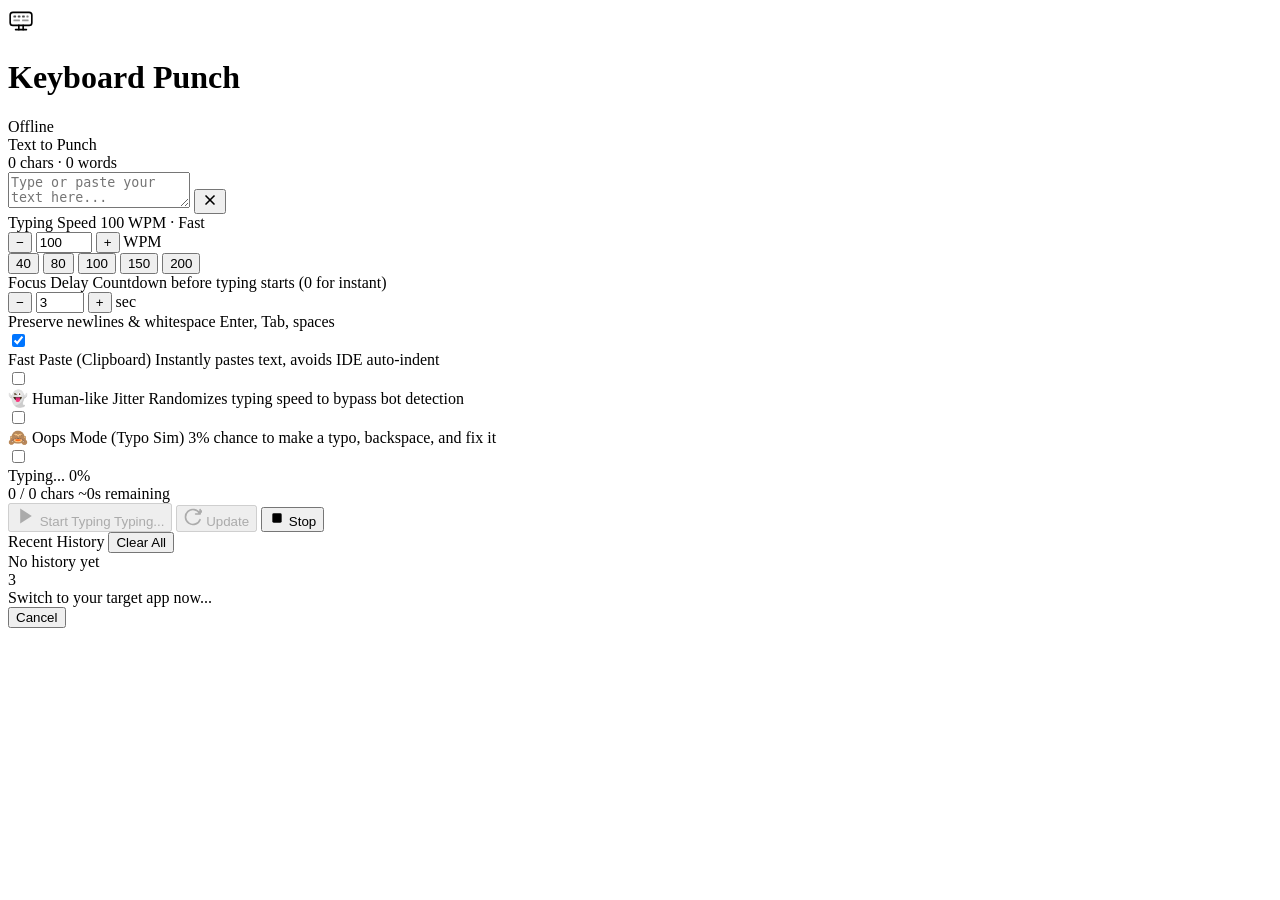
==== app/index.html @ 0353e287 "Merge eb90e8304be5f0b7da6ecf1474b114851ca938d0 into 1417ee9466f8b9d99607035238024476fd509e49" ====
<!DOCTYPE html>
<html lang="en">
<head>
    <meta charset="UTF-8">
    <meta name="viewport" content="width=device-width, initial-scale=1.0, user-scalable=no, maximum-scale=1.0">
    <meta name="description" content="Turn your Android phone into a USB keyboard for your laptop">
    <meta name="theme-color" content="#0a0a1a">
    <meta name="apple-mobile-web-app-capable" content="yes">
    <meta name="apple-mobile-web-app-status-bar-style" content="black-translucent">
    <title>Keyboard Punch</title>
    <link rel="preconnect" href="https://fonts.googleapis.com">
    <link rel="preconnect" href="https://fonts.gstatic.com" crossorigin>
    <link href="https://fonts.googleapis.com/css2?family=Inter:wght@300;400;500;600;700;800&family=JetBrains+Mono:wght@400;500;600&display=swap" rel="stylesheet">
    <link rel="stylesheet" href="style.css">
</head>
<body>
    <div class="app-container">
        <!-- Ambient background glow -->
        <div class="ambient-glow" id="ambient-glow"></div>

        <!-- Header -->
        <header class="app-header" id="app-header">
            <div class="header-left">
                <div class="logo-icon" id="logo-icon">
                    <svg width="26" height="26" viewBox="0 0 24 24" fill="none">
                        <rect x="2" y="4" width="20" height="12" rx="2.5" stroke="currentColor" stroke-width="1.5"/>
                        <rect x="5" y="7" width="2.5" height="1.8" rx="0.4" fill="currentColor" opacity="0.7"/>
                        <rect x="9" y="7" width="2.5" height="1.8" rx="0.4" fill="currentColor" opacity="0.7"/>
                        <rect x="13" y="7" width="2.5" height="1.8" rx="0.4" fill="currentColor" opacity="0.7"/>
                        <rect x="17" y="7" width="2" height="1.8" rx="0.4" fill="currentColor" opacity="0.5"/>
                        <rect x="5" y="10.5" width="6" height="1.8" rx="0.4" fill="currentColor" opacity="0.4"/>
                        <rect x="13" y="10.5" width="6" height="1.8" rx="0.4" fill="currentColor" opacity="0.4"/>
                        <path d="M10 16 L10 20" stroke="currentColor" stroke-width="1.5" stroke-linecap="round"/>
                        <path d="M14 16 L14 20" stroke="currentColor" stroke-width="1.5" stroke-linecap="round"/>
                        <path d="M7 20 L17 20" stroke="currentColor" stroke-width="1.5" stroke-linecap="round"/>
                    </svg>
                </div>
                <h1 class="app-title">Keyboard Punch</h1>
            </div>
            <div class="connection-badge" id="connection-badge">
                <span class="connection-dot" id="connection-dot"></span>
                <span class="connection-text" id="connection-text">Offline</span>
            </div>
        </header>

        <!-- Main Content -->
        <main class="main-content">
            <!-- Text Input Section -->
            <section class="input-section" id="input-section">
                <div class="section-header">
                    <label for="text-input" class="section-label">Text to Punch</label>
                    <div class="char-count" id="char-count">0 chars · 0 words</div>
                </div>
                <div class="textarea-wrapper" id="textarea-wrapper">
                    <textarea 
                        id="text-input" 
                        class="text-input" 
                        placeholder="Type or paste your text here...&#10;&#10;✓ Multi-line supported&#10;✓ Tabs &amp; special characters&#10;✓ Code snippets"
                        spellcheck="false"
                        autocomplete="off"
                        autocorrect="off"
                        autocapitalize="off"
                    ></textarea>
                    <button class="clear-btn" id="clear-btn" title="Clear text" aria-label="Clear text">
                        <svg width="16" height="16" viewBox="0 0 24 24" fill="none" stroke="currentColor" stroke-width="2.5" stroke-linecap="round">
                            <line x1="18" y1="6" x2="6" y2="18"></line>
                            <line x1="6" y1="6" x2="18" y2="18"></line>
                        </svg>
                    </button>
                </div>
            </section>

            <!-- Speed Control -->
            <section class="speed-section" id="speed-section">
                <div class="section-header">
                    <label for="speed-input" class="section-label">Typing Speed</label>
                    <span class="speed-tag" id="speed-tag">100 WPM · Fast</span>
                </div>
                <div class="speed-input-container">
                    <div class="stepper-field">
                        <button type="button" class="stepper-btn" id="speed-minus" aria-label="Decrease speed">−</button>
                        <input 
                            type="number" 
                            id="speed-input" 
                            class="numeric-input" 
                            min="10" 
                            max="500" 
                            value="100" 
                            step="5"
                            placeholder="100"
                        >
                        <button type="button" class="stepper-btn" id="speed-plus" aria-label="Increase speed">+</button>
                        <span class="unit-badge">WPM</span>
                    </div>
                    <div class="speed-presets" id="speed-presets">
                        <button type="button" class="preset-btn" data-speed="40">40</button>
                        <button type="button" class="preset-btn" data-speed="80">80</button>
                        <button type="button" class="preset-btn active" data-speed="100">100</button>
                        <button type="button" class="preset-btn" data-speed="150">150</button>
                        <button type="button" class="preset-btn" data-speed="200">200</button>
                    </div>
                </div>
                <div class="estimate" id="estimate"></div>
            </section>

            <!-- Options & Delay -->
            <section class="options-section" id="options-section">
                <div class="option-row" id="delay-option-row">
                    <div class="option-text">
                        <label for="delay-input" class="option-title">Focus Delay</label>
                        <span class="option-subtitle">Countdown before typing starts (0 for instant)</span>
                    </div>
                    <div class="stepper-field compact">
                        <button type="button" class="stepper-btn" id="delay-minus" aria-label="Decrease delay">−</button>
                        <input 
                            type="number" 
                            id="delay-input" 
                            class="numeric-input compact" 
                            min="0" 
                            max="60" 
                            value="3" 
                            step="1"
                            placeholder="3"
                        >
                        <button type="button" class="stepper-btn" id="delay-plus" aria-label="Increase delay">+</button>
                        <span class="unit-badge">sec</span>
                    </div>
                </div>
                <label class="toggle-option" id="newline-option">
                    <span class="toggle-label">
                        <span>Preserve newlines &amp; whitespace</span>
                        <span class="toggle-hint">Enter, Tab, spaces</span>
                    </span>
                    <div class="toggle-switch">
                        <input type="checkbox" id="preserve-formatting" checked>
                        <span class="toggle-track"></span>
                    </div>
                </label>
                <label class="toggle-option" id="paste-option">
                    <span class="toggle-label">
                        <span>Fast Paste (Clipboard)</span>
                        <span class="toggle-hint">Instantly pastes text, avoids IDE auto-indent</span>
                    </span>
                    <div class="toggle-switch">
                        <input type="checkbox" id="paste-mode">
                        <span class="toggle-track"></span>
                    </div>
                </label>
                <label class="toggle-option" id="jitter-option">
                    <span class="toggle-label">
                        <span>👻 Human-like Jitter</span>
                        <span class="toggle-hint">Randomizes typing speed to bypass bot detection</span>
                    </span>
                    <div class="toggle-switch">
                        <input type="checkbox" id="jitter-mode">
                        <span class="toggle-track"></span>
                    </div>
                </label>
                <label class="toggle-option" id="oops-option">
                    <span class="toggle-label">
                        <span>🙈 Oops Mode (Typo Sim)</span>
                        <span class="toggle-hint">3% chance to make a typo, backspace, and fix it</span>
                    </span>
                    <div class="toggle-switch">
                        <input type="checkbox" id="oops-mode">
                        <span class="toggle-track"></span>
                    </div>
                </label>
            </section>

            <!-- Progress Bar (hidden by default) -->
            <section class="progress-section hidden" id="progress-section">
                <div class="progress-header">
                    <span class="progress-label" id="progress-label">Typing...</span>
                    <span class="progress-percent" id="progress-percent">0%</span>
                </div>
                <div class="progress-bar-track">
                    <div class="progress-bar-fill" id="progress-bar-fill"></div>
                    <div class="progress-bar-glow" id="progress-bar-glow"></div>
                </div>
                <div class="progress-details">
                    <span id="progress-chars">0 / 0 chars</span>
                    <span id="progress-eta">~0s remaining</span>
                </div>
            </section>

            <!-- Action Buttons -->
            <div class="action-area" id="action-area">
                <button class="punch-btn" id="punch-btn" disabled title="Start typing on laptop">
                    <span class="punch-btn-content" id="punch-btn-content">
                        <svg class="punch-icon" width="20" height="20" viewBox="0 0 24 24" fill="none" stroke="currentColor" stroke-width="2.5" stroke-linecap="round" stroke-linejoin="round">
                            <polygon points="5,3 19,12 5,21" fill="currentColor" stroke="none"></polygon>
                        </svg>
                        <span>Start Typing</span>
                    </span>
                    <span class="punch-btn-loading hidden" id="punch-btn-loading">
                        <span class="spinner"></span>
                        <span>Typing...</span>
                    </span>
                </button>
                <button class="update-btn" id="update-btn" title="Sync code to all devices">
                    <svg class="update-icon" width="18" height="18" viewBox="0 0 24 24" fill="none" stroke="currentColor" stroke-width="2.2" stroke-linecap="round" stroke-linejoin="round">
                        <path d="M21.5 2v6h-6M21.34 15.57a10 10 0 1 1-.57-8.38l5.67-5.67"/>
                    </svg>
                    <span>Update</span>
                </button>
                <button class="stop-btn hidden" id="stop-btn">
                    <svg width="16" height="16" viewBox="0 0 24 24" fill="currentColor">
                        <rect x="5" y="5" width="14" height="14" rx="2"></rect>
                    </svg>
                    <span>Stop</span>
                </button>
            </div>

            <!-- History Section -->
            <section class="history-section" id="history-section">
                <div class="section-header">
                    <span class="section-label">Recent History</span>
                    <button class="clear-history-btn" id="clear-history-btn">Clear All</button>
                </div>
                <div class="history-list" id="history-list">
                    <div class="history-empty" id="history-empty">No history yet</div>
                </div>
            </section>
        </main>

        <!-- Countdown Overlay -->
        <div class="countdown-overlay hidden" id="countdown-overlay">
            <div class="countdown-content">
                <div class="countdown-number" id="countdown-number">3</div>
                <div class="countdown-text">Switch to your target app now...</div>
                <button class="countdown-cancel" id="countdown-cancel">Cancel</button>
            </div>
        </div>

        <!-- Toast Notification -->
        <div class="toast hidden" id="toast">
            <span class="toast-icon" id="toast-icon"></span>
            <span class="toast-message" id="toast-message"></span>
        </div>
    </div>

    <script src="app.js?v=3"></script>
</body>
</html>
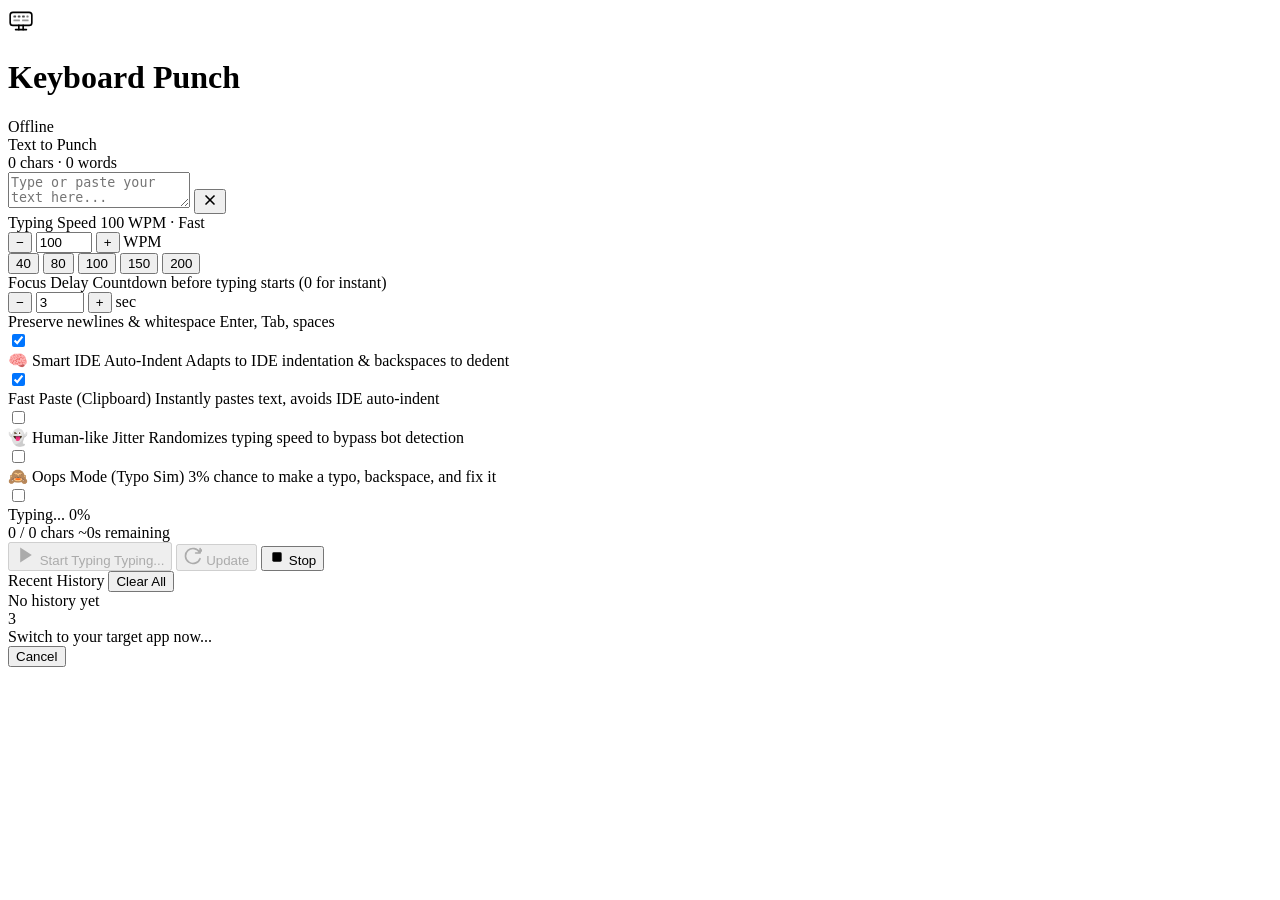
==== commit 66402aec: "feat: Smart IDE Auto-Indent mode for human-like code typing - Eliminates suspicious spacebar-by-spac" ====
--- a/app/index.html
+++ b/app/index.html
@@ -136,6 +136,16 @@
                         <span class="toggle-track"></span>
                     </div>
                 </label>
+                <label class="toggle-option" id="smart-indent-option">
+                    <span class="toggle-label">
+                        <span>🧠 Smart IDE Auto-Indent</span>
+                        <span class="toggle-hint">Adapts to IDE indentation &amp; backspaces to dedent</span>
+                    </span>
+                    <div class="toggle-switch">
+                        <input type="checkbox" id="smart-indent" checked>
+                        <span class="toggle-track"></span>
+                    </div>
+                </label>
                 <label class="toggle-option" id="paste-option">
                     <span class="toggle-label">
                         <span>Fast Paste (Clipboard)</span>
@@ -240,6 +250,6 @@
         </div>
     </div>
 
-    <script src="app.js?v=3"></script>
+    <script src="app.js?v=4"></script>
 </body>
 </html>
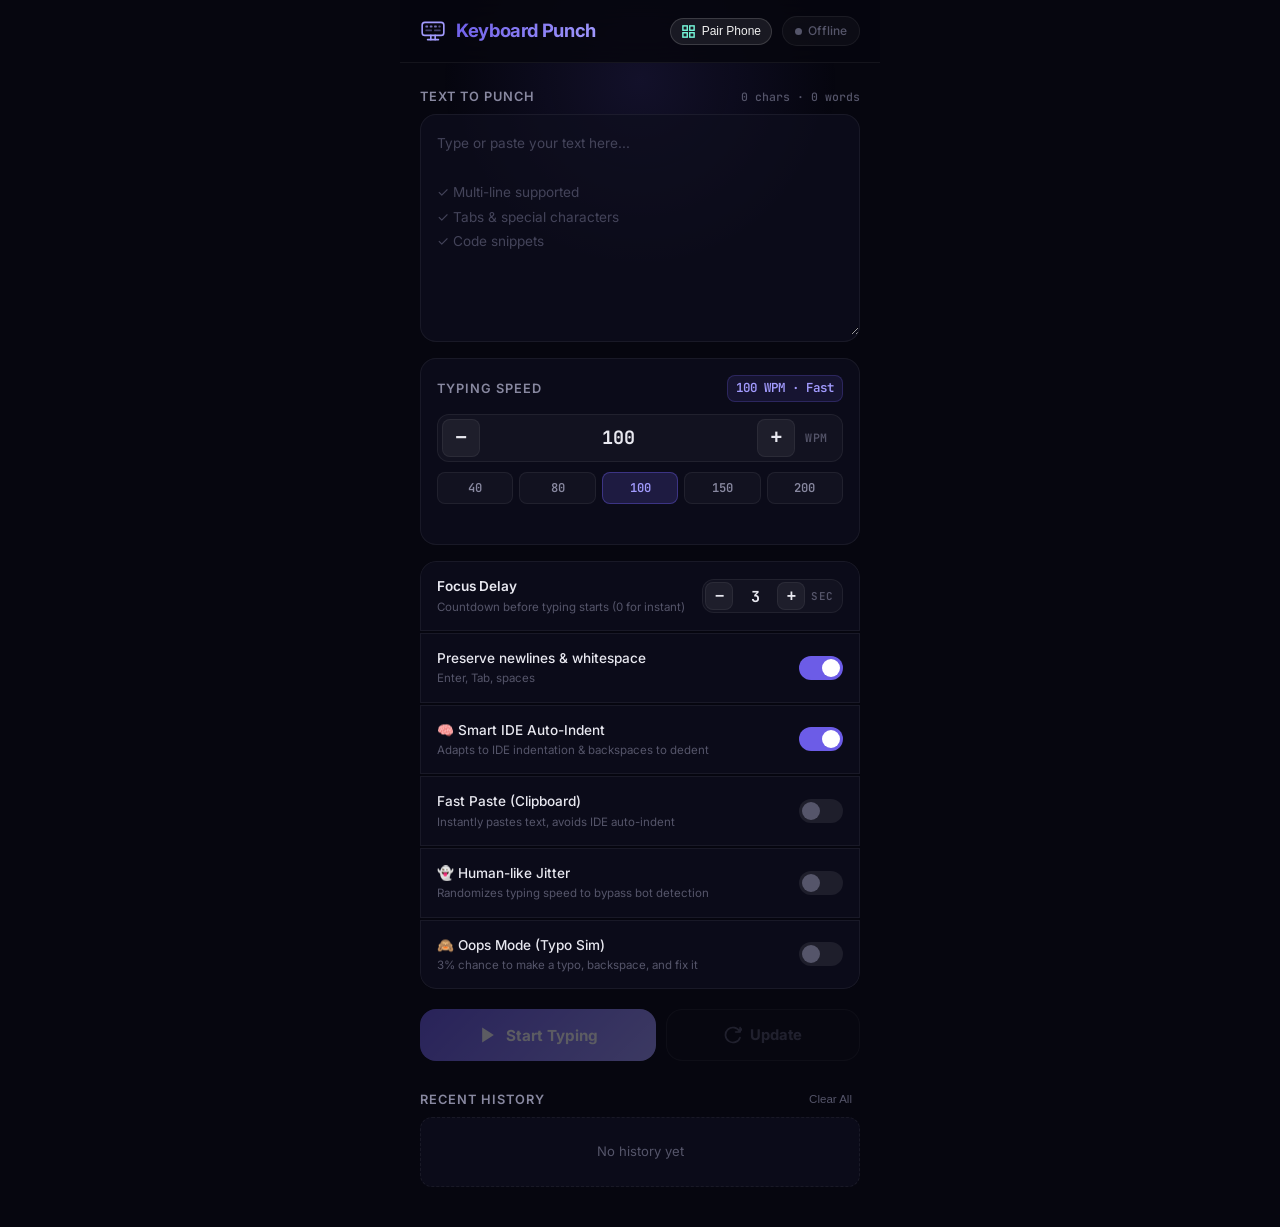
==== commit 9e6113e1: "feat: Add zero-cable Wi-Fi and QR code pairing" ====
--- a/app/index.html
+++ b/app/index.html
@@ -37,9 +37,20 @@
                 </div>
                 <h1 class="app-title">Keyboard Punch</h1>
             </div>
-            <div class="connection-badge" id="connection-badge">
-                <span class="connection-dot" id="connection-dot"></span>
-                <span class="connection-text" id="connection-text">Offline</span>
+            <div class="header-right" style="display: flex; align-items: center; gap: 10px;">
+                <button class="pair-nav-btn" id="pair-nav-btn" title="Pair Phone via QR Code" type="button">
+                    <svg width="15" height="15" viewBox="0 0 24 24" fill="none" stroke="currentColor" stroke-width="2.2" stroke-linecap="round">
+                        <rect x="3" y="3" width="7" height="7"></rect>
+                        <rect x="14" y="3" width="7" height="7"></rect>
+                        <rect x="3" y="14" width="7" height="7"></rect>
+                        <rect x="14" y="14" width="7" height="7"></rect>
+                    </svg>
+                    <span>Pair Phone</span>
+                </button>
+                <div class="connection-badge" id="connection-badge">
+                    <span class="connection-dot" id="connection-dot"></span>
+                    <span class="connection-text" id="connection-text">Offline</span>
+                </div>
             </div>
         </header>
 
@@ -248,8 +259,23 @@
             <span class="toast-icon" id="toast-icon"></span>
             <span class="toast-message" id="toast-message"></span>
         </div>
+
+        <!-- QR Code Pairing Modal -->
+        <div class="countdown-overlay hidden" id="pair-modal" style="backdrop-filter: blur(25px);">
+            <div class="countdown-content" style="max-width: 440px; padding: 28px 24px;">
+                <h3 style="font-size: 1.3rem; margin-bottom: 6px;">📱 Pair via Wi-Fi</h3>
+                <p style="font-size: 0.85rem; color: #aaa; margin-bottom: 16px;">Scan with your phone camera (Same Wi-Fi or Hotspot):</p>
+                <div style="background: white; border-radius: 14px; padding: 12px; display: inline-block; margin-bottom: 16px;">
+                    <img id="modal-qr-img" src="/api/qr" alt="QR Code" style="width: 200px; height: 200px; display: block;">
+                </div>
+                <div style="font-family: 'JetBrains Mono', monospace; font-size: 0.85rem; color: #79ffe1; background: rgba(0,0,0,0.5); padding: 8px 12px; border-radius: 8px; margin-bottom: 18px; word-break: break-all;" id="modal-qr-url">
+                    Loading...
+                </div>
+                <button class="countdown-cancel" id="close-pair-modal-btn" type="button">Close</button>
+            </div>
+        </div>
     </div>
 
-    <script src="app.js?v=4"></script>
+    <script src="app.js?v=5"></script>
 </body>
 </html>
--- a/app/style.css
+++ b/app/style.css
@@ -0,0 +1,1132 @@
+/* ============================================
+   KEYBOARD PUNCH — Dark Glassmorphism Theme
+   ============================================ */
+
+/* --- CSS Custom Properties --- */
+:root {
+    --bg-primary: #06060f;
+    --bg-secondary: #0d0d1a;
+    --bg-card: rgba(15, 15, 30, 0.7);
+    --bg-card-hover: rgba(20, 20, 40, 0.8);
+    --bg-glass: rgba(255, 255, 255, 0.03);
+    --bg-glass-border: rgba(255, 255, 255, 0.06);
+
+    --text-primary: #e8e8f0;
+    --text-secondary: #8888a0;
+    --text-muted: #55556a;
+    --text-placeholder: #44445a;
+
+    --accent: #6c5ce7;
+    --accent-light: #a29bfe;
+    --accent-glow: rgba(108, 92, 231, 0.25);
+    --accent-gradient: linear-gradient(135deg, #6c5ce7, #a29bfe);
+
+    --success: #00cec9;
+    --success-glow: rgba(0, 206, 201, 0.2);
+    --danger: #ff6b6b;
+    --danger-glow: rgba(255, 107, 107, 0.2);
+    --warning: #feca57;
+
+    --radius-sm: 8px;
+    --radius-md: 12px;
+    --radius-lg: 16px;
+    --radius-xl: 20px;
+
+    --shadow-sm: 0 2px 8px rgba(0, 0, 0, 0.3);
+    --shadow-md: 0 4px 16px rgba(0, 0, 0, 0.4);
+    --shadow-lg: 0 8px 32px rgba(0, 0, 0, 0.5);
+    --shadow-glow: 0 0 30px var(--accent-glow);
+
+    --font-sans: 'Inter', -apple-system, BlinkMacSystemFont, sans-serif;
+    --font-mono: 'JetBrains Mono', 'SF Mono', 'Fira Code', monospace;
+
+    --transition-fast: 150ms cubic-bezier(0.4, 0, 0.2, 1);
+    --transition-normal: 250ms cubic-bezier(0.4, 0, 0.2, 1);
+    --transition-smooth: 400ms cubic-bezier(0.16, 1, 0.3, 1);
+}
+
+/* --- Reset & Base --- */
+*, *::before, *::after {
+    box-sizing: border-box;
+    margin: 0;
+    padding: 0;
+}
+
+html {
+    font-size: 16px;
+    -webkit-text-size-adjust: 100%;
+    -webkit-tap-highlight-color: transparent;
+}
+
+body {
+    font-family: var(--font-sans);
+    background: var(--bg-primary);
+    color: var(--text-primary);
+    line-height: 1.5;
+    min-height: 100dvh;
+    overflow-x: hidden;
+    -webkit-font-smoothing: antialiased;
+    -moz-osx-font-smoothing: grayscale;
+}
+
+/* --- App Container --- */
+.app-container {
+    position: relative;
+    max-width: 480px;
+    margin: 0 auto;
+    min-height: 100dvh;
+    display: flex;
+    flex-direction: column;
+}
+
+/* --- Ambient Background Glow --- */
+.ambient-glow {
+    position: fixed;
+    top: -120px;
+    left: 50%;
+    transform: translateX(-50%);
+    width: 400px;
+    height: 400px;
+    background: radial-gradient(circle, var(--accent-glow) 0%, transparent 70%);
+    pointer-events: none;
+    z-index: 0;
+    opacity: 0.5;
+    transition: opacity 1s ease;
+}
+
+.ambient-glow.connected {
+    background: radial-gradient(circle, var(--success-glow) 0%, transparent 70%);
+    opacity: 0.7;
+}
+
+.ambient-glow.punching {
+    animation: pulse-glow 2s ease-in-out infinite;
+}
+
+@keyframes pulse-glow {
+    0%, 100% { opacity: 0.4; transform: translateX(-50%) scale(1); }
+    50% { opacity: 0.8; transform: translateX(-50%) scale(1.1); }
+}
+
+/* --- Header --- */
+.app-header {
+    position: sticky;
+    top: 0;
+    z-index: 100;
+    display: flex;
+    align-items: center;
+    justify-content: space-between;
+    padding: 16px 20px;
+    background: rgba(6, 6, 15, 0.85);
+    backdrop-filter: blur(20px);
+    -webkit-backdrop-filter: blur(20px);
+    border-bottom: 1px solid var(--bg-glass-border);
+}
+
+.header-left {
+    display: flex;
+    align-items: center;
+    gap: 10px;
+}
+
+.logo-icon {
+    color: var(--accent-light);
+    display: flex;
+    align-items: center;
+    animation: float 3s ease-in-out infinite;
+}
+
+@keyframes float {
+    0%, 100% { transform: translateY(0); }
+    50% { transform: translateY(-3px); }
+}
+
+.app-title {
+    font-size: 1.15rem;
+    font-weight: 700;
+    letter-spacing: -0.02em;
+    background: var(--accent-gradient);
+    -webkit-background-clip: text;
+    -webkit-text-fill-color: transparent;
+    background-clip: text;
+}
+
+/* --- Pair Navigation Button --- */
+.pair-nav-btn {
+    display: inline-flex;
+    align-items: center;
+    gap: 6px;
+    background: rgba(255, 255, 255, 0.08);
+    border: 1px solid rgba(255, 255, 255, 0.15);
+    color: #eee;
+    padding: 5px 10px;
+    border-radius: 20px;
+    font-size: 0.75rem;
+    font-weight: 500;
+    cursor: pointer;
+    transition: all var(--transition-normal);
+}
+
+.pair-nav-btn:hover {
+    background: rgba(255, 255, 255, 0.16);
+    border-color: rgba(255, 255, 255, 0.3);
+    color: #fff;
+    transform: translateY(-1px);
+}
+
+.pair-nav-btn svg {
+    color: #79ffe1;
+}
+
+/* --- Connection Badge --- */
+.connection-badge {
+    display: flex;
+    align-items: center;
+    gap: 6px;
+    padding: 5px 12px;
+    border-radius: 20px;
+    background: var(--bg-glass);
+    border: 1px solid var(--bg-glass-border);
+    font-size: 0.75rem;
+    font-weight: 500;
+    transition: all var(--transition-normal);
+}
+
+.connection-badge.connected {
+    background: rgba(0, 206, 201, 0.08);
+    border-color: rgba(0, 206, 201, 0.2);
+}
+
+.connection-dot {
+    width: 7px;
+    height: 7px;
+    border-radius: 50%;
+    background: var(--text-muted);
+    transition: all var(--transition-normal);
+}
+
+.connection-dot.connected {
+    background: var(--success);
+    box-shadow: 0 0 8px var(--success-glow);
+    animation: dot-pulse 2s ease-in-out infinite;
+}
+
+@keyframes dot-pulse {
+    0%, 100% { box-shadow: 0 0 4px var(--success-glow); }
+    50% { box-shadow: 0 0 12px rgba(0, 206, 201, 0.5); }
+}
+
+.connection-text {
+    color: var(--text-muted);
+    transition: color var(--transition-normal);
+}
+
+.connection-badge.connected .connection-text {
+    color: var(--success);
+}
+
+/* --- Main Content --- */
+.main-content {
+    flex: 1;
+    padding: 16px 16px 32px;
+    display: flex;
+    flex-direction: column;
+    gap: 16px;
+    position: relative;
+    z-index: 1;
+}
+
+/* --- Section Styles --- */
+.section-header {
+    display: flex;
+    align-items: center;
+    justify-content: space-between;
+    margin-bottom: 8px;
+}
+
+.section-label {
+    font-size: 0.8rem;
+    font-weight: 600;
+    text-transform: uppercase;
+    letter-spacing: 0.08em;
+    color: var(--text-secondary);
+}
+
+/* --- Text Input --- */
+.input-section {
+    flex-shrink: 0;
+}
+
+.char-count {
+    font-size: 0.72rem;
+    font-family: var(--font-mono);
+    color: var(--text-muted);
+    font-weight: 500;
+}
+
+.textarea-wrapper {
+    position: relative;
+    border-radius: var(--radius-lg);
+    background: var(--bg-card);
+    border: 1px solid var(--bg-glass-border);
+    transition: all var(--transition-normal);
+    overflow: hidden;
+}
+
+.textarea-wrapper:focus-within {
+    border-color: rgba(108, 92, 231, 0.3);
+    box-shadow: 0 0 0 3px rgba(108, 92, 231, 0.08), var(--shadow-md);
+}
+
+.textarea-wrapper.has-text {
+    border-color: rgba(108, 92, 231, 0.15);
+}
+
+.textarea-wrapper.synced-highlight {
+    animation: sync-pulse 1.4s cubic-bezier(0.16, 1, 0.3, 1);
+}
+
+@keyframes sync-pulse {
+    0% {
+        border-color: var(--success);
+        box-shadow: 0 0 24px var(--success-glow);
+    }
+    100% {
+        border-color: var(--bg-glass-border);
+        box-shadow: none;
+    }
+}
+
+.text-input {
+    width: 100%;
+    min-height: 180px;
+    max-height: 300px;
+    padding: 16px;
+    padding-right: 44px;
+    background: transparent;
+    border: none;
+    outline: none;
+    color: var(--text-primary);
+    font-family: var(--font-mono);
+    font-size: 0.88rem;
+    font-weight: 400;
+    line-height: 1.7;
+    resize: vertical;
+    -webkit-appearance: none;
+}
+
+.text-input::placeholder {
+    color: var(--text-placeholder);
+    font-family: var(--font-sans);
+    font-size: 0.85rem;
+    line-height: 1.8;
+}
+
+.clear-btn {
+    position: absolute;
+    top: 10px;
+    right: 10px;
+    width: 32px;
+    height: 32px;
+    display: flex;
+    align-items: center;
+    justify-content: center;
+    border: none;
+    background: rgba(255, 255, 255, 0.04);
+    color: var(--text-muted);
+    border-radius: var(--radius-sm);
+    cursor: pointer;
+    opacity: 0;
+    transition: all var(--transition-fast);
+}
+
+.textarea-wrapper.has-text .clear-btn {
+    opacity: 1;
+}
+
+.clear-btn:hover {
+    background: rgba(255, 107, 107, 0.1);
+    color: var(--danger);
+}
+
+.clear-btn:active {
+    transform: scale(0.9);
+}
+
+/* --- Speed Section --- */
+.speed-section {
+    padding: 16px;
+    border-radius: var(--radius-lg);
+    background: var(--bg-card);
+    border: 1px solid var(--bg-glass-border);
+}
+
+.speed-section .section-header {
+    margin-bottom: 12px;
+}
+
+.speed-tag {
+    font-family: var(--font-mono);
+    font-size: 0.78rem;
+    font-weight: 600;
+    color: var(--accent-light);
+    padding: 3px 8px;
+    border-radius: var(--radius-sm);
+    background: rgba(108, 92, 231, 0.12);
+    border: 1px solid rgba(108, 92, 231, 0.25);
+}
+
+.speed-input-container {
+    display: flex;
+    flex-direction: column;
+    gap: 10px;
+}
+
+/* --- Stepper Controls & Number Inputs --- */
+.stepper-field {
+    display: flex;
+    align-items: center;
+    background: rgba(255, 255, 255, 0.03);
+    border: 1px solid var(--bg-glass-border);
+    border-radius: var(--radius-md);
+    padding: 4px;
+    transition: all var(--transition-fast);
+    position: relative;
+}
+
+.stepper-field:focus-within {
+    border-color: rgba(108, 92, 231, 0.4);
+    box-shadow: 0 0 0 3px rgba(108, 92, 231, 0.1);
+}
+
+.stepper-btn {
+    width: 38px;
+    height: 38px;
+    border-radius: var(--radius-sm);
+    background: rgba(255, 255, 255, 0.05);
+    border: 1px solid var(--bg-glass-border);
+    color: var(--text-primary);
+    font-size: 1.25rem;
+    font-weight: 600;
+    display: flex;
+    align-items: center;
+    justify-content: center;
+    cursor: pointer;
+    transition: all var(--transition-fast);
+    user-select: none;
+    -webkit-user-select: none;
+}
+
+.stepper-btn:hover {
+    background: rgba(108, 92, 231, 0.2);
+    color: #fff;
+    border-color: rgba(108, 92, 231, 0.35);
+}
+
+.stepper-btn:active {
+    transform: scale(0.92);
+}
+
+.numeric-input {
+    flex: 1;
+    background: transparent;
+    border: none;
+    outline: none;
+    color: var(--text-primary);
+    font-family: var(--font-mono);
+    font-size: 1.15rem;
+    font-weight: 700;
+    text-align: center;
+    min-width: 60px;
+    padding: 6px 8px;
+    -moz-appearance: textfield;
+}
+
+.numeric-input::-webkit-outer-spin-button,
+.numeric-input::-webkit-inner-spin-button {
+    -webkit-appearance: none;
+    margin: 0;
+}
+
+.unit-badge {
+    font-family: var(--font-mono);
+    font-size: 0.72rem;
+    font-weight: 600;
+    color: var(--text-muted);
+    padding: 4px 10px;
+    text-transform: uppercase;
+    letter-spacing: 0.05em;
+    user-select: none;
+}
+
+.speed-presets {
+    display: flex;
+    gap: 6px;
+    justify-content: space-between;
+}
+
+.preset-btn {
+    flex: 1;
+    padding: 7px 0;
+    border-radius: var(--radius-sm);
+    background: rgba(255, 255, 255, 0.03);
+    border: 1px solid var(--bg-glass-border);
+    color: var(--text-secondary);
+    font-family: var(--font-mono);
+    font-size: 0.76rem;
+    font-weight: 600;
+    cursor: pointer;
+    transition: all var(--transition-fast);
+}
+
+.preset-btn:hover {
+    background: rgba(255, 255, 255, 0.07);
+    color: var(--text-primary);
+}
+
+.preset-btn.active {
+    background: rgba(108, 92, 231, 0.2);
+    border-color: rgba(108, 92, 231, 0.4);
+    color: var(--accent-light);
+}
+
+/* --- Estimate --- */
+.estimate {
+    margin-top: 10px;
+    font-size: 0.75rem;
+    color: var(--text-muted);
+    font-family: var(--font-mono);
+    text-align: center;
+    min-height: 1.2em;
+}
+
+/* --- Options & Delay Settings --- */
+.options-section {
+    display: flex;
+    flex-direction: column;
+    gap: 2px;
+    border-radius: var(--radius-lg);
+    overflow: hidden;
+}
+
+.option-row {
+    display: flex;
+    align-items: center;
+    justify-content: space-between;
+    padding: 14px 16px;
+    background: var(--bg-card);
+    border: 1px solid var(--bg-glass-border);
+    transition: background var(--transition-fast);
+    gap: 12px;
+}
+
+.option-row:first-child {
+    border-radius: var(--radius-lg) var(--radius-lg) 0 0;
+}
+
+.option-text {
+    display: flex;
+    flex-direction: column;
+    gap: 2px;
+    flex: 1;
+    min-width: 0;
+}
+
+.option-title {
+    font-size: 0.85rem;
+    font-weight: 600;
+    color: var(--text-primary);
+    cursor: pointer;
+}
+
+.option-subtitle {
+    font-size: 0.72rem;
+    color: var(--text-muted);
+    font-weight: 400;
+}
+
+.stepper-field.compact {
+    flex-shrink: 0;
+    padding: 2px;
+}
+
+.stepper-field.compact .stepper-btn {
+    width: 28px;
+    height: 28px;
+    font-size: 1rem;
+}
+
+.stepper-field.compact .numeric-input {
+    font-size: 0.95rem;
+    padding: 2px 4px;
+    width: 44px;
+    min-width: 36px;
+    flex: initial;
+}
+
+.stepper-field.compact .unit-badge {
+    padding: 2px 6px;
+    font-size: 0.68rem;
+}
+
+.toggle-option {
+    display: flex;
+    align-items: center;
+    justify-content: space-between;
+    padding: 14px 16px;
+    background: var(--bg-card);
+    border: 1px solid var(--bg-glass-border);
+    cursor: pointer;
+    transition: background var(--transition-fast);
+    -webkit-user-select: none;
+    user-select: none;
+}
+
+.toggle-option:last-child {
+    border-radius: 0 0 var(--radius-lg) var(--radius-lg);
+}
+
+.toggle-option:hover {
+    background: var(--bg-card-hover);
+}
+
+.toggle-label {
+    display: flex;
+    flex-direction: column;
+    gap: 2px;
+    font-size: 0.85rem;
+    font-weight: 500;
+    color: var(--text-primary);
+}
+
+.toggle-hint {
+    font-size: 0.72rem;
+    color: var(--text-muted);
+    font-weight: 400;
+}
+
+/* Toggle Switch */
+.toggle-switch {
+    position: relative;
+    flex-shrink: 0;
+}
+
+.toggle-switch input {
+    position: absolute;
+    opacity: 0;
+    width: 0;
+    height: 0;
+}
+
+.toggle-track {
+    display: block;
+    width: 44px;
+    height: 24px;
+    border-radius: 12px;
+    background: rgba(255, 255, 255, 0.08);
+    position: relative;
+    transition: background var(--transition-normal);
+    cursor: pointer;
+}
+
+.toggle-track::after {
+    content: '';
+    position: absolute;
+    top: 3px;
+    left: 3px;
+    width: 18px;
+    height: 18px;
+    border-radius: 50%;
+    background: var(--text-muted);
+    transition: all var(--transition-normal);
+}
+
+.toggle-switch input:checked + .toggle-track {
+    background: var(--accent);
+}
+
+.toggle-switch input:checked + .toggle-track::after {
+    transform: translateX(20px);
+    background: #fff;
+}
+
+/* --- Progress Section --- */
+.progress-section {
+    padding: 16px;
+    border-radius: var(--radius-lg);
+    background: var(--bg-card);
+    border: 1px solid rgba(108, 92, 231, 0.2);
+    animation: fade-in 0.3s ease;
+}
+
+.progress-header {
+    display: flex;
+    justify-content: space-between;
+    align-items: center;
+    margin-bottom: 10px;
+}
+
+.progress-label {
+    font-size: 0.82rem;
+    font-weight: 600;
+    color: var(--accent-light);
+}
+
+.progress-percent {
+    font-family: var(--font-mono);
+    font-size: 0.85rem;
+    font-weight: 700;
+    color: var(--accent-light);
+}
+
+.progress-bar-track {
+    position: relative;
+    width: 100%;
+    height: 6px;
+    border-radius: 3px;
+    background: rgba(255, 255, 255, 0.06);
+    overflow: hidden;
+}
+
+.progress-bar-fill {
+    height: 100%;
+    width: 0%;
+    border-radius: 3px;
+    background: var(--accent-gradient);
+    transition: width 0.2s ease;
+    position: relative;
+}
+
+.progress-bar-glow {
+    position: absolute;
+    top: -2px;
+    height: 10px;
+    width: 60px;
+    border-radius: 5px;
+    background: var(--accent-light);
+    filter: blur(8px);
+    opacity: 0.4;
+    left: 0%;
+    transition: left 0.2s ease;
+}
+
+.progress-details {
+    display: flex;
+    justify-content: space-between;
+    margin-top: 8px;
+    font-size: 0.7rem;
+    font-family: var(--font-mono);
+    color: var(--text-muted);
+}
+
+/* --- Action Buttons --- */
+.action-area {
+    display: flex;
+    gap: 10px;
+    padding: 4px 0;
+}
+
+.punch-btn {
+    flex: 1.25;
+    padding: 16px 20px;
+    border: none;
+    border-radius: var(--radius-lg);
+    background: var(--accent-gradient);
+    color: #fff;
+    font-family: var(--font-sans);
+    font-size: 0.95rem;
+    font-weight: 700;
+    cursor: pointer;
+    position: relative;
+    overflow: hidden;
+    transition: all var(--transition-normal);
+    box-shadow: 0 4px 20px var(--accent-glow);
+}
+
+.punch-btn:not(:disabled):hover {
+    transform: translateY(-1px);
+    box-shadow: 0 6px 28px rgba(108, 92, 231, 0.35);
+}
+
+.punch-btn:not(:disabled):active {
+    transform: translateY(0) scale(0.98);
+}
+
+.punch-btn:disabled {
+    opacity: 0.35;
+    cursor: not-allowed;
+    box-shadow: none;
+}
+
+/* Update / Sync Button */
+.update-btn {
+    flex: 1;
+    padding: 16px 18px;
+    border: 1px solid rgba(0, 206, 201, 0.28);
+    border-radius: var(--radius-lg);
+    background: rgba(0, 206, 201, 0.08);
+    color: var(--success);
+    font-family: var(--font-sans);
+    font-size: 0.92rem;
+    font-weight: 700;
+    cursor: pointer;
+    display: flex;
+    align-items: center;
+    justify-content: center;
+    gap: 8px;
+    transition: all var(--transition-normal);
+    box-shadow: 0 4px 16px rgba(0, 206, 201, 0.1);
+    user-select: none;
+    -webkit-user-select: none;
+}
+
+.update-btn:not(:disabled):hover {
+    background: rgba(0, 206, 201, 0.16);
+    border-color: rgba(0, 206, 201, 0.5);
+    transform: translateY(-1px);
+    box-shadow: 0 6px 22px rgba(0, 206, 201, 0.25);
+}
+
+.update-btn:not(:disabled):active {
+    transform: translateY(0) scale(0.98);
+}
+
+.update-btn:disabled {
+    opacity: 0.35;
+    cursor: not-allowed;
+    box-shadow: none;
+    border-color: rgba(255, 255, 255, 0.08);
+    color: var(--text-muted);
+    background: rgba(255, 255, 255, 0.03);
+}
+
+.update-icon {
+    transition: transform 0.4s cubic-bezier(0.16, 1, 0.3, 1);
+    flex-shrink: 0;
+}
+
+.update-btn:not(:disabled):hover .update-icon {
+    transform: rotate(180deg);
+}
+
+.update-btn.updated-pulse {
+    animation: update-flash 0.7s cubic-bezier(0.16, 1, 0.3, 1);
+}
+
+@keyframes update-flash {
+    0% { transform: scale(1); background: rgba(0, 206, 201, 0.35); }
+    50% { transform: scale(1.03); background: rgba(0, 206, 201, 0.25); }
+    100% { transform: scale(1); background: rgba(0, 206, 201, 0.08); }
+}
+
+.punch-btn-content,
+.punch-btn-loading {
+    display: flex;
+    align-items: center;
+    justify-content: center;
+    gap: 8px;
+}
+
+.punch-icon {
+    transition: transform var(--transition-fast);
+}
+
+.punch-btn:not(:disabled):hover .punch-icon {
+    transform: translateX(2px);
+}
+
+/* Spinner */
+.spinner {
+    display: inline-block;
+    width: 18px;
+    height: 18px;
+    border: 2.5px solid rgba(255, 255, 255, 0.3);
+    border-top-color: #fff;
+    border-radius: 50%;
+    animation: spin 0.7s linear infinite;
+}
+
+@keyframes spin {
+    to { transform: rotate(360deg); }
+}
+
+/* Stop Button */
+.stop-btn {
+    padding: 16px 20px;
+    border: none;
+    border-radius: var(--radius-lg);
+    background: rgba(255, 107, 107, 0.12);
+    color: var(--danger);
+    font-family: var(--font-sans);
+    font-size: 0.9rem;
+    font-weight: 600;
+    cursor: pointer;
+    display: flex;
+    align-items: center;
+    gap: 6px;
+    transition: all var(--transition-fast);
+    border: 1px solid rgba(255, 107, 107, 0.15);
+}
+
+.stop-btn:hover {
+    background: rgba(255, 107, 107, 0.18);
+}
+
+.stop-btn:active {
+    transform: scale(0.96);
+}
+
+/* --- History --- */
+.history-section {
+    margin-top: 8px;
+}
+
+.clear-history-btn {
+    background: none;
+    border: none;
+    color: var(--text-muted);
+    font-size: 0.72rem;
+    font-weight: 500;
+    cursor: pointer;
+    padding: 4px 8px;
+    border-radius: var(--radius-sm);
+    transition: all var(--transition-fast);
+}
+
+.clear-history-btn:hover {
+    color: var(--danger);
+    background: rgba(255, 107, 107, 0.08);
+}
+
+.history-list {
+    display: flex;
+    flex-direction: column;
+    gap: 6px;
+}
+
+.history-empty {
+    padding: 24px;
+    text-align: center;
+    color: var(--text-muted);
+    font-size: 0.82rem;
+    background: var(--bg-card);
+    border-radius: var(--radius-md);
+    border: 1px dashed var(--bg-glass-border);
+}
+
+.history-item {
+    padding: 12px 14px;
+    border-radius: var(--radius-md);
+    background: var(--bg-card);
+    border: 1px solid var(--bg-glass-border);
+    cursor: pointer;
+    transition: all var(--transition-fast);
+    display: flex;
+    justify-content: space-between;
+    align-items: center;
+    gap: 12px;
+}
+
+.history-item:hover {
+    background: var(--bg-card-hover);
+    border-color: rgba(108, 92, 231, 0.15);
+}
+
+.history-item:active {
+    transform: scale(0.99);
+}
+
+.history-item-text {
+    flex: 1;
+    min-width: 0;
+    font-family: var(--font-mono);
+    font-size: 0.78rem;
+    color: var(--text-secondary);
+    white-space: nowrap;
+    overflow: hidden;
+    text-overflow: ellipsis;
+    line-height: 1.4;
+}
+
+.history-item-meta {
+    flex-shrink: 0;
+    font-size: 0.68rem;
+    color: var(--text-muted);
+    font-family: var(--font-mono);
+    text-align: right;
+}
+
+/* --- Countdown Overlay --- */
+.countdown-overlay {
+    position: fixed;
+    top: 0;
+    left: 0;
+    right: 0;
+    bottom: 0;
+    background: rgba(6, 6, 15, 0.92);
+    backdrop-filter: blur(12px);
+    -webkit-backdrop-filter: blur(12px);
+    display: flex;
+    align-items: center;
+    justify-content: center;
+    z-index: 1000;
+    animation: fade-in 0.2s ease;
+}
+
+.countdown-content {
+    text-align: center;
+    animation: scale-in 0.3s cubic-bezier(0.16, 1, 0.3, 1);
+}
+
+.countdown-number {
+    font-size: 6rem;
+    font-weight: 800;
+    background: var(--accent-gradient);
+    -webkit-background-clip: text;
+    -webkit-text-fill-color: transparent;
+    background-clip: text;
+    line-height: 1;
+    margin-bottom: 12px;
+    animation: countdown-pop 1s ease-in-out infinite;
+}
+
+@keyframes countdown-pop {
+    0%, 100% { transform: scale(1); }
+    50% { transform: scale(1.08); }
+}
+
+.countdown-text {
+    font-size: 1rem;
+    color: var(--text-secondary);
+    margin-bottom: 24px;
+    font-weight: 500;
+}
+
+.countdown-cancel {
+    padding: 10px 28px;
+    border: 1px solid rgba(255, 255, 255, 0.1);
+    border-radius: var(--radius-md);
+    background: rgba(255, 255, 255, 0.05);
+    color: var(--text-secondary);
+    font-family: var(--font-sans);
+    font-size: 0.85rem;
+    font-weight: 500;
+    cursor: pointer;
+    transition: all var(--transition-fast);
+}
+
+.countdown-cancel:hover {
+    background: rgba(255, 107, 107, 0.1);
+    border-color: rgba(255, 107, 107, 0.2);
+    color: var(--danger);
+}
+
+/* --- Toast --- */
+.toast {
+    position: fixed;
+    bottom: 24px;
+    left: 50%;
+    transform: translateX(-50%) translateY(20px);
+    padding: 10px 20px;
+    border-radius: var(--radius-md);
+    background: var(--bg-card);
+    border: 1px solid var(--bg-glass-border);
+    backdrop-filter: blur(16px);
+    -webkit-backdrop-filter: blur(16px);
+    display: flex;
+    align-items: center;
+    gap: 8px;
+    font-size: 0.82rem;
+    font-weight: 500;
+    box-shadow: var(--shadow-lg);
+    z-index: 2000;
+    opacity: 0;
+    transition: all var(--transition-smooth);
+    max-width: calc(100% - 40px);
+}
+
+.toast.show {
+    opacity: 1;
+    transform: translateX(-50%) translateY(0);
+}
+
+.toast.success {
+    border-color: rgba(0, 206, 201, 0.2);
+}
+
+.toast.error {
+    border-color: rgba(255, 107, 107, 0.2);
+}
+
+/* --- Utility Classes --- */
+.hidden {
+    display: none !important;
+}
+
+@keyframes fade-in {
+    from { opacity: 0; }
+    to { opacity: 1; }
+}
+
+@keyframes scale-in {
+    from { opacity: 0; transform: scale(0.9); }
+    to { opacity: 1; transform: scale(1); }
+}
+
+/* --- Scrollbar --- */
+::-webkit-scrollbar {
+    width: 4px;
+}
+
+::-webkit-scrollbar-track {
+    background: transparent;
+}
+
+::-webkit-scrollbar-thumb {
+    background: rgba(255, 255, 255, 0.08);
+    border-radius: 2px;
+}
+
+::-webkit-scrollbar-thumb:hover {
+    background: rgba(255, 255, 255, 0.15);
+}
+
+/* --- Media Queries --- */
+@media (min-width: 481px) {
+    .main-content {
+        padding: 24px 20px 40px;
+    }
+
+    .text-input {
+        min-height: 220px;
+    }
+}
+
+@media (max-height: 650px) {
+    .text-input {
+        min-height: 120px;
+    }
+}
+
+/* --- Haptic / Active States for Mobile --- */
+@media (hover: none) {
+    .punch-btn:not(:disabled):active {
+        transform: scale(0.96);
+    }
+
+    .update-btn:not(:disabled):active {
+        transform: scale(0.96);
+    }
+
+    .preset-btn:active {
+        background: rgba(108, 92, 231, 0.25);
+    }
+
+    .toggle-option:active {
+        background: var(--bg-card-hover);
+    }
+
+    .history-item:active {
+        background: var(--bg-card-hover);
+    }
+}
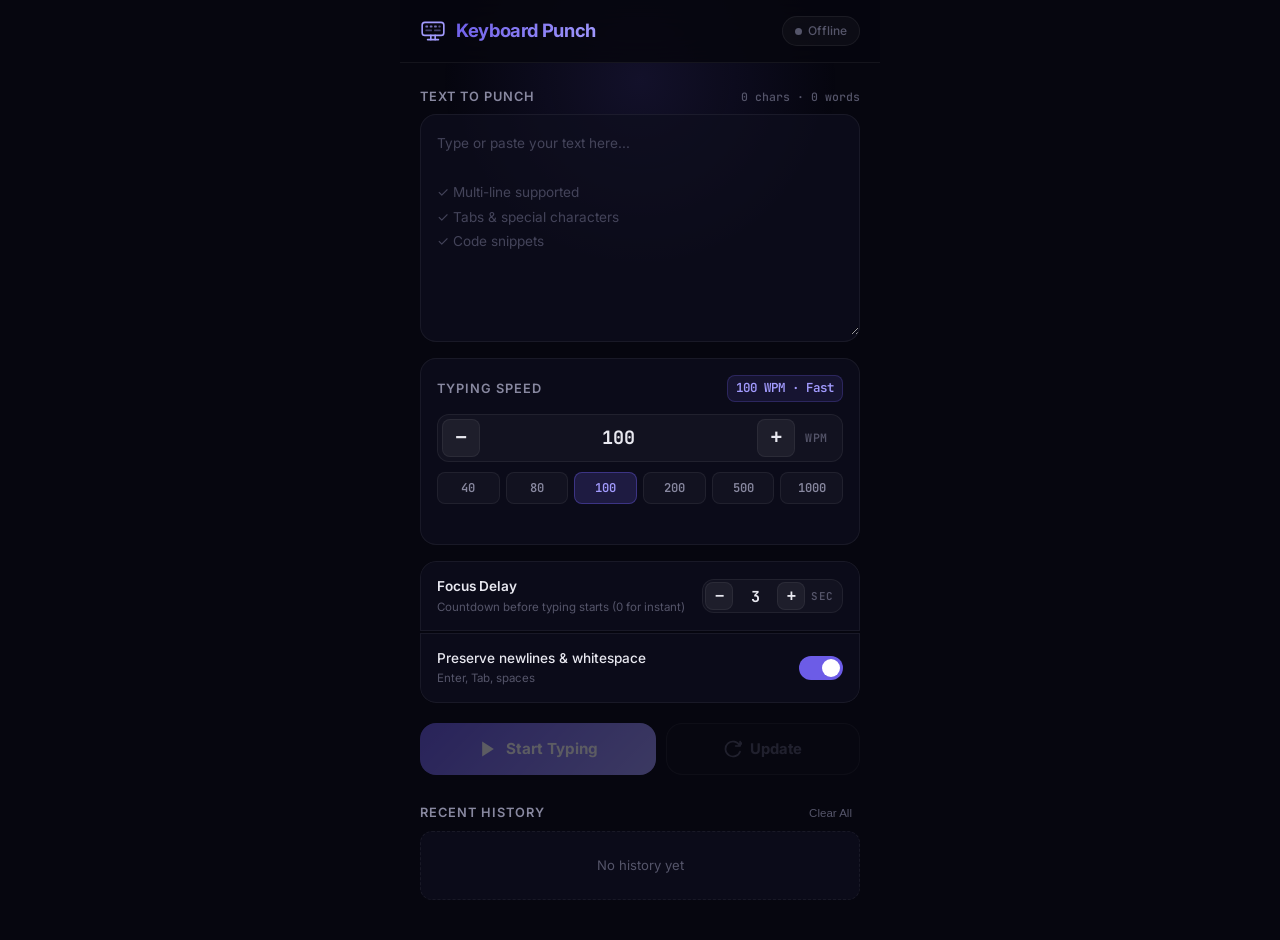
==== commit 989db50c: "feat(windows): add full Windows support with launchers, ADB auto-detection, and unicode typing" ====
--- a/app/index.html
+++ b/app/index.html
@@ -37,20 +37,9 @@
                 </div>
                 <h1 class="app-title">Keyboard Punch</h1>
             </div>
-            <div class="header-right" style="display: flex; align-items: center; gap: 10px;">
-                <button class="pair-nav-btn" id="pair-nav-btn" title="Pair Phone via QR Code" type="button">
-                    <svg width="15" height="15" viewBox="0 0 24 24" fill="none" stroke="currentColor" stroke-width="2.2" stroke-linecap="round">
-                        <rect x="3" y="3" width="7" height="7"></rect>
-                        <rect x="14" y="3" width="7" height="7"></rect>
-                        <rect x="3" y="14" width="7" height="7"></rect>
-                        <rect x="14" y="14" width="7" height="7"></rect>
-                    </svg>
-                    <span>Pair Phone</span>
-                </button>
-                <div class="connection-badge" id="connection-badge">
-                    <span class="connection-dot" id="connection-dot"></span>
-                    <span class="connection-text" id="connection-text">Offline</span>
-                </div>
+            <div class="connection-badge" id="connection-badge">
+                <span class="connection-dot" id="connection-dot"></span>
+                <span class="connection-text" id="connection-text">Offline</span>
             </div>
         </header>
 
@@ -95,9 +84,9 @@
                             id="speed-input" 
                             class="numeric-input" 
                             min="10" 
-                            max="500" 
+                            max="1000" 
                             value="100" 
-                            step="5"
+                            step="10"
                             placeholder="100"
                         >
                         <button type="button" class="stepper-btn" id="speed-plus" aria-label="Increase speed">+</button>
@@ -107,8 +96,9 @@
                         <button type="button" class="preset-btn" data-speed="40">40</button>
                         <button type="button" class="preset-btn" data-speed="80">80</button>
                         <button type="button" class="preset-btn active" data-speed="100">100</button>
-                        <button type="button" class="preset-btn" data-speed="150">150</button>
                         <button type="button" class="preset-btn" data-speed="200">200</button>
+                        <button type="button" class="preset-btn" data-speed="500">500</button>
+                        <button type="button" class="preset-btn" data-speed="1000">1000</button>
                     </div>
                 </div>
                 <div class="estimate" id="estimate"></div>
@@ -144,46 +134,6 @@
                     </span>
                     <div class="toggle-switch">
                         <input type="checkbox" id="preserve-formatting" checked>
-                        <span class="toggle-track"></span>
-                    </div>
-                </label>
-                <label class="toggle-option" id="smart-indent-option">
-                    <span class="toggle-label">
-                        <span>🧠 Smart IDE Auto-Indent</span>
-                        <span class="toggle-hint">Adapts to IDE indentation &amp; backspaces to dedent</span>
-                    </span>
-                    <div class="toggle-switch">
-                        <input type="checkbox" id="smart-indent" checked>
-                        <span class="toggle-track"></span>
-                    </div>
-                </label>
-                <label class="toggle-option" id="paste-option">
-                    <span class="toggle-label">
-                        <span>Fast Paste (Clipboard)</span>
-                        <span class="toggle-hint">Instantly pastes text, avoids IDE auto-indent</span>
-                    </span>
-                    <div class="toggle-switch">
-                        <input type="checkbox" id="paste-mode">
-                        <span class="toggle-track"></span>
-                    </div>
-                </label>
-                <label class="toggle-option" id="jitter-option">
-                    <span class="toggle-label">
-                        <span>👻 Human-like Jitter</span>
-                        <span class="toggle-hint">Randomizes typing speed to bypass bot detection</span>
-                    </span>
-                    <div class="toggle-switch">
-                        <input type="checkbox" id="jitter-mode">
-                        <span class="toggle-track"></span>
-                    </div>
-                </label>
-                <label class="toggle-option" id="oops-option">
-                    <span class="toggle-label">
-                        <span>🙈 Oops Mode (Typo Sim)</span>
-                        <span class="toggle-hint">3% chance to make a typo, backspace, and fix it</span>
-                    </span>
-                    <div class="toggle-switch">
-                        <input type="checkbox" id="oops-mode">
                         <span class="toggle-track"></span>
                     </div>
                 </label>
@@ -259,23 +209,8 @@
             <span class="toast-icon" id="toast-icon"></span>
             <span class="toast-message" id="toast-message"></span>
         </div>
-
-        <!-- QR Code Pairing Modal -->
-        <div class="countdown-overlay hidden" id="pair-modal" style="backdrop-filter: blur(25px);">
-            <div class="countdown-content" style="max-width: 440px; padding: 28px 24px;">
-                <h3 style="font-size: 1.3rem; margin-bottom: 6px;">📱 Pair via Wi-Fi</h3>
-                <p style="font-size: 0.85rem; color: #aaa; margin-bottom: 16px;">Scan with your phone camera (Same Wi-Fi or Hotspot):</p>
-                <div style="background: white; border-radius: 14px; padding: 12px; display: inline-block; margin-bottom: 16px;">
-                    <img id="modal-qr-img" src="/api/qr" alt="QR Code" style="width: 200px; height: 200px; display: block;">
-                </div>
-                <div style="font-family: 'JetBrains Mono', monospace; font-size: 0.85rem; color: #79ffe1; background: rgba(0,0,0,0.5); padding: 8px 12px; border-radius: 8px; margin-bottom: 18px; word-break: break-all;" id="modal-qr-url">
-                    Loading...
-                </div>
-                <button class="countdown-cancel" id="close-pair-modal-btn" type="button">Close</button>
-            </div>
-        </div>
     </div>
 
-    <script src="app.js?v=5"></script>
+    <script src="app.js"></script>
 </body>
 </html>
